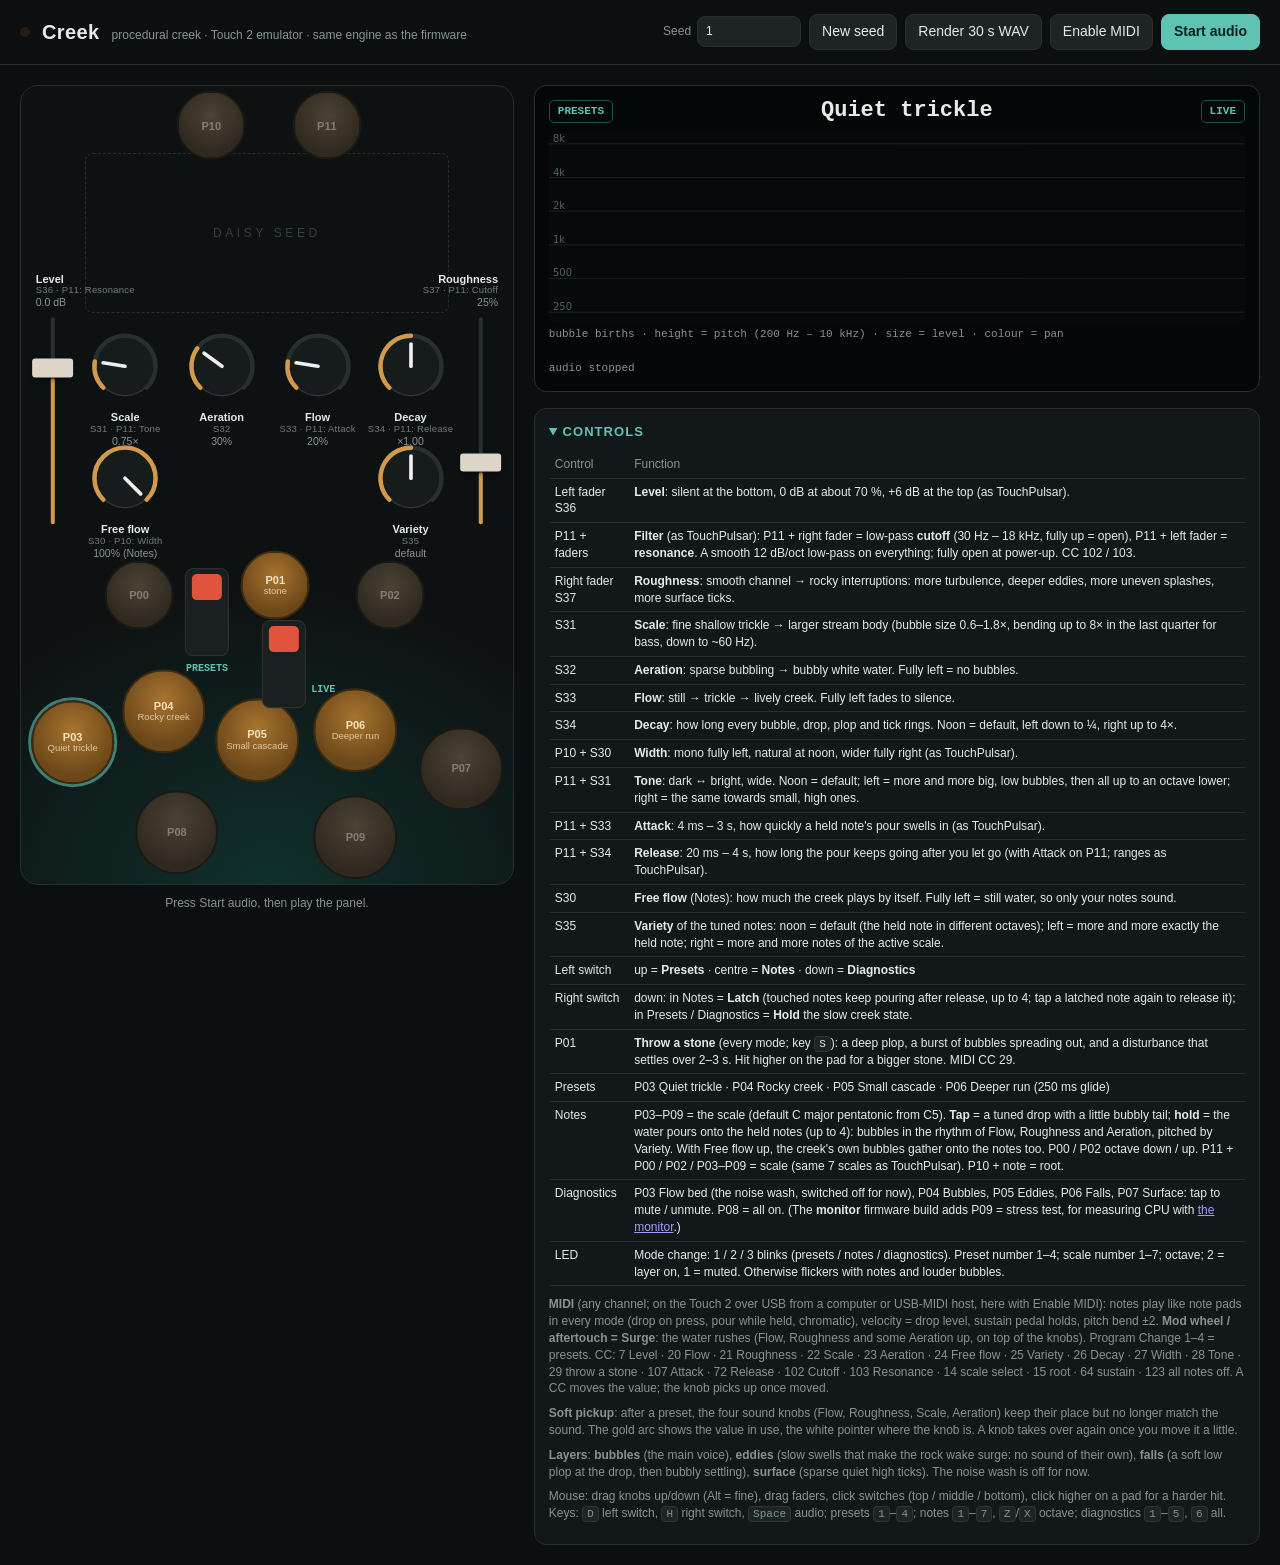
==== web/index.html @ 1586f04c "v15-stone: throw a stone on P01 (and MIDI CC 29) Deep falling plop, a burst of 10-24 larger bubbles " ====
<!doctype html>
<html lang="en">
<head>
<meta charset="utf-8">
<meta name="viewport" content="width=device-width, initial-scale=1, maximum-scale=1, user-scalable=no, viewport-fit=cover">
<meta name="apple-mobile-web-app-capable" content="yes">
<title>Creek</title>
<link rel="stylesheet" href="style.css">
</head>
<body>
<header class="top">
  <div class="brand"><span class="dot" id="led" title="the Daisy Seed LED"></span><h1>Creek</h1>
    <span class="sub">procedural creek · Touch 2 emulator · same engine as the firmware</span></div>
  <div class="actions">
    <label class="seedbox">Seed <input id="seed" type="number" value="1" min="0" max="4294967295"></label>
    <button id="reseed" title="New random seed (the hardware always uses seed 1)">New seed</button>
    <button id="render" title="Render 30 s offline with the current settings and seed">Render 30 s WAV</button>
    <button id="midiBtn" title="Play Creek from a MIDI keyboard or controller connected to this computer">Enable MIDI</button>
    <button id="power" class="primary">Start audio</button>
  </div>
</header>

<main>
  <section class="board-wrap">
    <div class="board" id="board">
      <div class="seedchip"><span>daisy seed</span></div>
    </div>
    <p class="hint" id="hint"></p>
  </section>

  <section class="side">
    <div class="oled">
      <div class="oled-row">
        <span class="tag" id="dMode">PERFORMANCE</span>
        <span class="big" id="dPreset">Quiet trickle</span>
        <span class="tag hold" id="dHold">LIVE</span>
      </div>
      <canvas id="bubbles" height="190"></canvas>
      <div class="cap"><span>bubble births · height = pitch (200 Hz – 10 kHz) · size = level · colour = pan</span><span id="dRate"></span></div>
      <div class="zones" id="zones"></div>
      <div class="stats" id="stats">audio stopped</div>
    </div>

    <details class="card" id="help" open>
      <summary>Controls</summary>
      <table>
        <tr><th>Control</th><th>Function</th></tr>
        <tr><td>Left fader S36</td><td><b>Level</b>: silent at the bottom, 0 dB at about 70 %, +6 dB at the top (as TouchPulsar).</td></tr>
        <tr><td>P11 + faders</td><td><b>Filter</b> (as TouchPulsar): P11 + right fader = low-pass <b>cutoff</b> (30 Hz – 18 kHz, fully up = open), P11 + left fader = <b>resonance</b>. A smooth 12 dB/oct low-pass on everything; fully open at power-up. CC 102 / 103.</td></tr>
        <tr><td>Right fader S37</td><td><b>Roughness</b>: smooth channel → rocky interruptions: more turbulence, deeper eddies, more uneven splashes, more surface ticks.</td></tr>
        <tr><td>S31</td><td><b>Scale</b>: fine shallow trickle → larger stream body (bubble size 0.6–1.8×, bending up to 8× in the last quarter for bass, down to ~60 Hz).</td></tr>
        <tr><td>S32</td><td><b>Aeration</b>: sparse bubbling → bubbly white water. Fully left = no bubbles.</td></tr>
        <tr><td>S33</td><td><b>Flow</b>: still → trickle → lively creek. Fully left fades to silence.</td></tr>
        <tr><td>S34</td><td><b>Decay</b>: how long every bubble, drop, plop and tick rings. Noon = default, left down to ¼, right up to 4×.</td></tr>
        <tr><td>P10 + S30</td><td><b>Width</b>: mono fully left, natural at noon, wider fully right (as TouchPulsar).</td></tr>
        <tr><td>P11 + S31</td><td><b>Tone</b>: dark ↔ bright, wide. Noon = default; left = more and more big, low bubbles, then all up to an octave lower; right = the same towards small, high ones.</td></tr>
        <tr><td>P11 + S33</td><td><b>Attack</b>: 4 ms – 3 s, how quickly a held note's pour swells in (as TouchPulsar).</td></tr>
        <tr><td>P11 + S34</td><td><b>Release</b>: 20 ms – 4 s, how long the pour keeps going after you let go (with Attack on P11; ranges as TouchPulsar).</td></tr>
        <tr><td>S30</td><td><b>Free flow</b> (Notes): how much the creek plays by itself. Fully left = still water, so only your notes sound.</td></tr>
        <tr><td>S35</td><td><b>Variety</b> of the tuned notes: noon = default (the held note in different octaves); left = more and more exactly the held note; right = more and more notes of the active scale.</td></tr>
        <tr><td>Left switch</td><td>up = <b>Presets</b> · centre = <b>Notes</b> · down = <b>Diagnostics</b></td></tr>
        <tr><td>Right switch</td><td>down: in Notes = <b>Latch</b> (touched notes keep pouring after release, up to 4; tap a latched note again to release it); in Presets / Diagnostics = <b>Hold</b> the slow creek state.</td></tr>
        <tr><td>P01</td><td><b>Throw a stone</b> (every mode; key <kbd>S</kbd>): a deep plop, a burst of bubbles spreading out, and a disturbance that settles over 2–3 s. Hit higher on the pad for a bigger stone. MIDI CC 29.</td></tr>
        <tr><td>Presets</td><td>P03 Quiet trickle · P04 Rocky creek · P05 Small cascade · P06 Deeper run (250 ms glide)</td></tr>
        <tr><td>Notes</td><td>P03–P09 = the scale (default C major pentatonic from C5). <b>Tap</b> = a tuned drop with a little bubbly tail; <b>hold</b> = the water pours onto the held notes (up to 4): bubbles in the rhythm of Flow, Roughness and Aeration, pitched by Variety. With Free flow up, the creek's own bubbles gather onto the notes too. P00 / P02 octave down / up. P11 + P00 / P02 / P03–P09 = scale (same 7 scales as TouchPulsar). P10 + note = root.</td></tr>
        <tr><td>Diagnostics</td><td>P03 Flow bed (the noise wash, switched off for now), P04 Bubbles, P05 Eddies, P06 Falls, P07 Surface: tap to mute / unmute. P08 = all on. (The <b>monitor</b> firmware build adds P09 = stress test, for measuring CPU with <a href="monitor.html">the monitor</a>.)</td></tr>
        <tr><td>LED</td><td>Mode change: 1 / 2 / 3 blinks (presets / notes / diagnostics). Preset number 1–4; scale number 1–7; octave; 2 = layer on, 1 = muted. Otherwise flickers with notes and louder bubbles.</td></tr>
      </table>
      <p class="muted"><b>MIDI</b> (any channel; on the Touch 2 over USB from a computer or USB-MIDI host, here with Enable MIDI): notes play like note pads in every mode (drop on press, pour while held, chromatic), velocity = drop level, sustain pedal holds, pitch bend ±2. <b>Mod wheel / aftertouch = Surge</b>: the water rushes (Flow, Roughness and some Aeration up, on top of the knobs). Program Change 1–4 = presets.
        CC: 7 Level · 20 Flow · 21 Roughness · 22 Scale · 23 Aeration · 24 Free flow · 25 Variety · 26 Decay · 27 Width · 28 Tone · 29 throw a stone · 107 Attack · 72 Release · 102 Cutoff · 103 Resonance · 14 scale select · 15 root · 64 sustain · 123 all notes off. A CC moves the value; the knob picks up once moved.</p>
      <p class="muted"><b>Soft pickup</b>: after a preset, the four sound knobs (Flow, Roughness, Scale, Aeration) keep their place but no longer match the sound. The gold arc shows the value in use, the white pointer where the knob is. A knob takes over again once you move it a little.</p>
      <p class="muted"><b>Layers</b>: <b>bubbles</b> (the main voice), <b>eddies</b> (slow swells that make the rock wake surge: no sound of their own), <b>falls</b> (a soft low plop at the drop, then bubbly settling), <b>surface</b> (sparse quiet high ticks). The noise wash is off for now.</p>
      <p class="muted">Mouse: drag knobs up/down (Alt = fine), drag faders, click switches (top / middle / bottom), click higher on a pad for a harder hit. Keys: <kbd>D</kbd> left switch, <kbd>H</kbd> right switch, <kbd>Space</kbd> audio; presets <kbd>1</kbd>–<kbd>4</kbd>; notes <kbd>1</kbd>–<kbd>7</kbd>, <kbd>Z</kbd>/<kbd>X</kbd> octave; diagnostics <kbd>1</kbd>–<kbd>5</kbd>, <kbd>6</kbd> all.</p>
    </details>
  </section>
</main>

<script src="engine/creek-config.js"></script>
<script src="engine/creek-engine.js"></script>
<script src="engine/creek-controls.js"></script>
<script src="app.js"></script>
</body>
</html>
---- web/style.css ----
:root {
  --bg: #0b0f10; --panel: #121819; --pcb: #0e1112; --line: #263033; --text: #e4ece9; --muted: #869490;
  --gold: #d29a4a; --water: #5fc3b4; --red: #e0533d; --oled: #040607; --radius: 12px;
  color-scheme: dark;
}
* { box-sizing: border-box; }
html, body { margin: 0; background: var(--bg); color: var(--text);
  font: 14px/1.4 -apple-system, BlinkMacSystemFont, "Inter", "Segoe UI", sans-serif; -webkit-tap-highlight-color: transparent; }
button, .btn { font: inherit; color: var(--text); background: #1d2426; border: 1px solid var(--line); border-radius: 8px; padding: 7px 12px; cursor: pointer; }
button:hover { border-color: #46575b; }
button.primary { background: var(--water); color: #04201c; border-color: var(--water); font-weight: 600; }
.seedbox { color: var(--muted); font-size: 12px; display: inline-flex; align-items: center; gap: 6px; }
.seedbox input { width: 104px; font: inherit; color: var(--text); background: #1d2426; border: 1px solid var(--line); border-radius: 8px; padding: 6px 8px; }

.top { display: flex; align-items: center; justify-content: space-between; gap: 12px; flex-wrap: wrap; padding: 14px 20px; border-bottom: 1px solid var(--line); }
.brand { display: flex; align-items: baseline; gap: 12px; flex-wrap: wrap; }
.brand h1 { font-size: 20px; margin: 0; letter-spacing: .02em; }
.brand .sub { color: var(--muted); font-size: 12px; }
.dot { width: 10px; height: 10px; border-radius: 50%; background: #2a1d10; align-self: center; transition: background .03s; }
.dot.on { background: #ffcf7a; box-shadow: 0 0 10px #ffcf7a; }
.actions { display: flex; gap: 8px; flex-wrap: wrap; align-items: center; }

main { display: grid; grid-template-columns: auto minmax(300px, 1fr); gap: 20px; padding: 20px; max-width: 1280px; margin: 0 auto; align-items: start; }
.board-wrap { width: min(520px, calc((100vh - 100px) * 600 / 972), 46vw); position: sticky; top: 12px; }
@supports (height: 100dvh) { .board-wrap { width: min(520px, calc((100dvh - 100px) * 600 / 972), 46vw); } }
@media (max-width: 720px) { main { grid-template-columns: 1fr; padding: 16px; } .board-wrap { width: 100%; position: static; } }

/* ---------------- board ---------------- */
.board { position: relative; width: 100%; aspect-ratio: 600 / 972; overflow: hidden; touch-action: none; user-select: none; -webkit-user-select: none;
  background: radial-gradient(120% 60% at 50% 100%, #10302c 0%, transparent 62%), var(--pcb); border: 1px solid var(--line); border-radius: 18px; }
.seedchip { position: absolute; left: 13%; top: 8.5%; width: 74%; height: 20%; border: 1px dashed #263033; border-radius: 8px;
  display: flex; align-items: center; justify-content: center; color: #34403f; font-size: 12px; letter-spacing: .3em; text-transform: uppercase; }

.pad { position: absolute; transform: translate(-50%, -50%); width: 17%; aspect-ratio: 1; border-radius: 50%;
  background: radial-gradient(circle at 50% 35%, #a8742f, #6b4719 70%); border: 2px solid #3d2a10;
  display: flex; align-items: center; justify-content: center; color: #f6e3c0; font-weight: 600; font-size: 11px; cursor: pointer; touch-action: none; }
.pad.small { width: 14%; }
.pad .lbl { text-align: center; line-height: 1.1; pointer-events: none; padding: 0 4px; }
.pad .lbl small { display: block; font-weight: 500; opacity: .8; font-size: 9.5px; }
.pad.idle { filter: saturate(.35) brightness(.55); cursor: default; }
.pad.sel { box-shadow: 0 0 0 3px rgba(95,195,180,.6); }
.pad.muted { filter: saturate(.2) brightness(.45); }
.pad.layer-on { box-shadow: 0 0 0 3px rgba(95,195,180,.6); }
.pad.down { border-color: #ffd58a; }

.knob { position: absolute; transform: translate(-50%, -50%); width: 15%; aspect-ratio: 1; touch-action: none; cursor: ns-resize; }
.knob.idle { opacity: .45; cursor: default; }
.knob svg { width: 100%; height: 100%; overflow: visible; }
.knob .name, .fader .name { position: absolute; left: 50%; top: 104%; transform: translateX(-50%); white-space: nowrap;
  font-size: 11px; color: var(--muted); text-align: center; line-height: 1.15; pointer-events: none; }
.knob .name b, .fader .name b { color: var(--text); font-weight: 600; display: block; }
.knob.waiting .name b, .fader.waiting .name b { color: var(--gold); }
.name .kid { display: block; font-style: normal; font-size: 9.5px; color: #6c7c79; letter-spacing: .02em; }
.name .kv { display: block; font-size: 10.5px; }
.knob.altl .name b, .fader.altl .name b { color: var(--water); }
.fader { position: absolute; transform: translate(-50%, -50%); width: 7%; height: 26%; touch-action: none; cursor: ns-resize; }
.fader .track { position: absolute; left: 50%; top: 0; bottom: 0; width: 4px; transform: translateX(-50%); background: #263033; border-radius: 2px; }
.fader .fill { position: absolute; left: 50%; bottom: 0; width: 4px; transform: translateX(-50%); background: var(--gold); border-radius: 2px; }
.fader .cap { position: absolute; left: 50%; width: 120%; height: 9%; transform: translate(-50%, 50%); background: #ddd6c8; border-radius: 3px; box-shadow: 0 2px 4px #0008; }

.sw { position: absolute; transform: translate(-50%, -50%); width: 9%; height: 11%; background: #1a1f20; border: 1px solid #333; border-radius: 8px; cursor: pointer; touch-action: none; }
.sw .lever { position: absolute; left: 15%; width: 70%; height: 30%; background: var(--red); border-radius: 5px; transition: top .08s; }
.swlabel { position: absolute; font: 600 10px ui-monospace, Menlo, monospace; color: var(--water); pointer-events: none; white-space: nowrap; }

.hint { color: var(--muted); font-size: 12px; text-align: center; margin: 10px 0 0; min-height: 18px; }

/* ---------------- side ---------------- */
.side { display: flex; flex-direction: column; gap: 16px; min-width: 0; }
.oled { background: var(--oled); border: 1px solid var(--line); border-radius: var(--radius); padding: 14px; }
.oled-row { display: flex; align-items: center; gap: 12px; flex-wrap: wrap; margin-bottom: 10px; }
.big { font: 600 22px/1 ui-monospace, "SF Mono", Menlo, monospace; flex: 1; text-align: center; }
.tag { font: 600 11px/1 ui-monospace, Menlo, monospace; padding: 5px 8px; border-radius: 5px; border: 1px solid #21504a; color: var(--water); }
.tag.hold.on { color: var(--gold); border-color: #6b4f2a; }
.tag.diag { color: var(--gold); border-color: #6b4f2a; }
canvas { display: block; width: 100%; background: #070a0b; border-radius: 8px; }
.cap { display: flex; justify-content: space-between; gap: 10px; font-size: 11px; color: var(--muted); margin: 4px 0 10px; font-family: ui-monospace, Menlo, monospace; }
.zones { display: grid; grid-template-columns: repeat(3, 1fr); gap: 12px; margin-bottom: 8px; }
.zone h4 { margin: 0 0 4px; font-size: 11px; color: var(--muted); font-weight: 600; }
.bar { height: 6px; background: #121819; border-radius: 3px; margin: 3px 0; overflow: hidden; }
.bar i { display: block; height: 100%; background: var(--water); }
.bar.t i { background: var(--gold); }
.bar.b i { background: #8fb6ff; }
.stats { font: 11px/1.5 ui-monospace, Menlo, monospace; color: var(--muted); }
.card { background: var(--panel); border: 1px solid var(--line); border-radius: var(--radius); padding: 14px; }
.card summary { cursor: pointer; font-weight: 600; color: var(--water); text-transform: uppercase; font-size: 13px; letter-spacing: .08em; }
.card table { width: 100%; border-collapse: collapse; font-size: 12px; margin: 10px 0; }
.card td, .card th { text-align: left; padding: 5px 6px; border-bottom: 1px solid var(--line); vertical-align: top; }
.card th { color: var(--muted); font-weight: 500; }
.muted { color: var(--muted); font-size: 12px; margin: 0 0 8px; }
kbd { font: 11px ui-monospace, Menlo, monospace; background: #1d2426; border: 1px solid #333; border-radius: 4px; padding: 1px 4px; }
@media (max-width: 520px) { .zones { grid-template-columns: 1fr; } }
button.on { border-color: var(--water); color: var(--water); }
/* fader labels sit against the board edges: align them inward */
.fader.edge-l .name { left: 0; transform: none; text-align: left; }
.fader.edge-r .name { left: auto; right: 0; transform: none; text-align: right; }
.fader .name { top: auto; bottom: 104%; }   /* labels above the faders, clear of the knob labels */
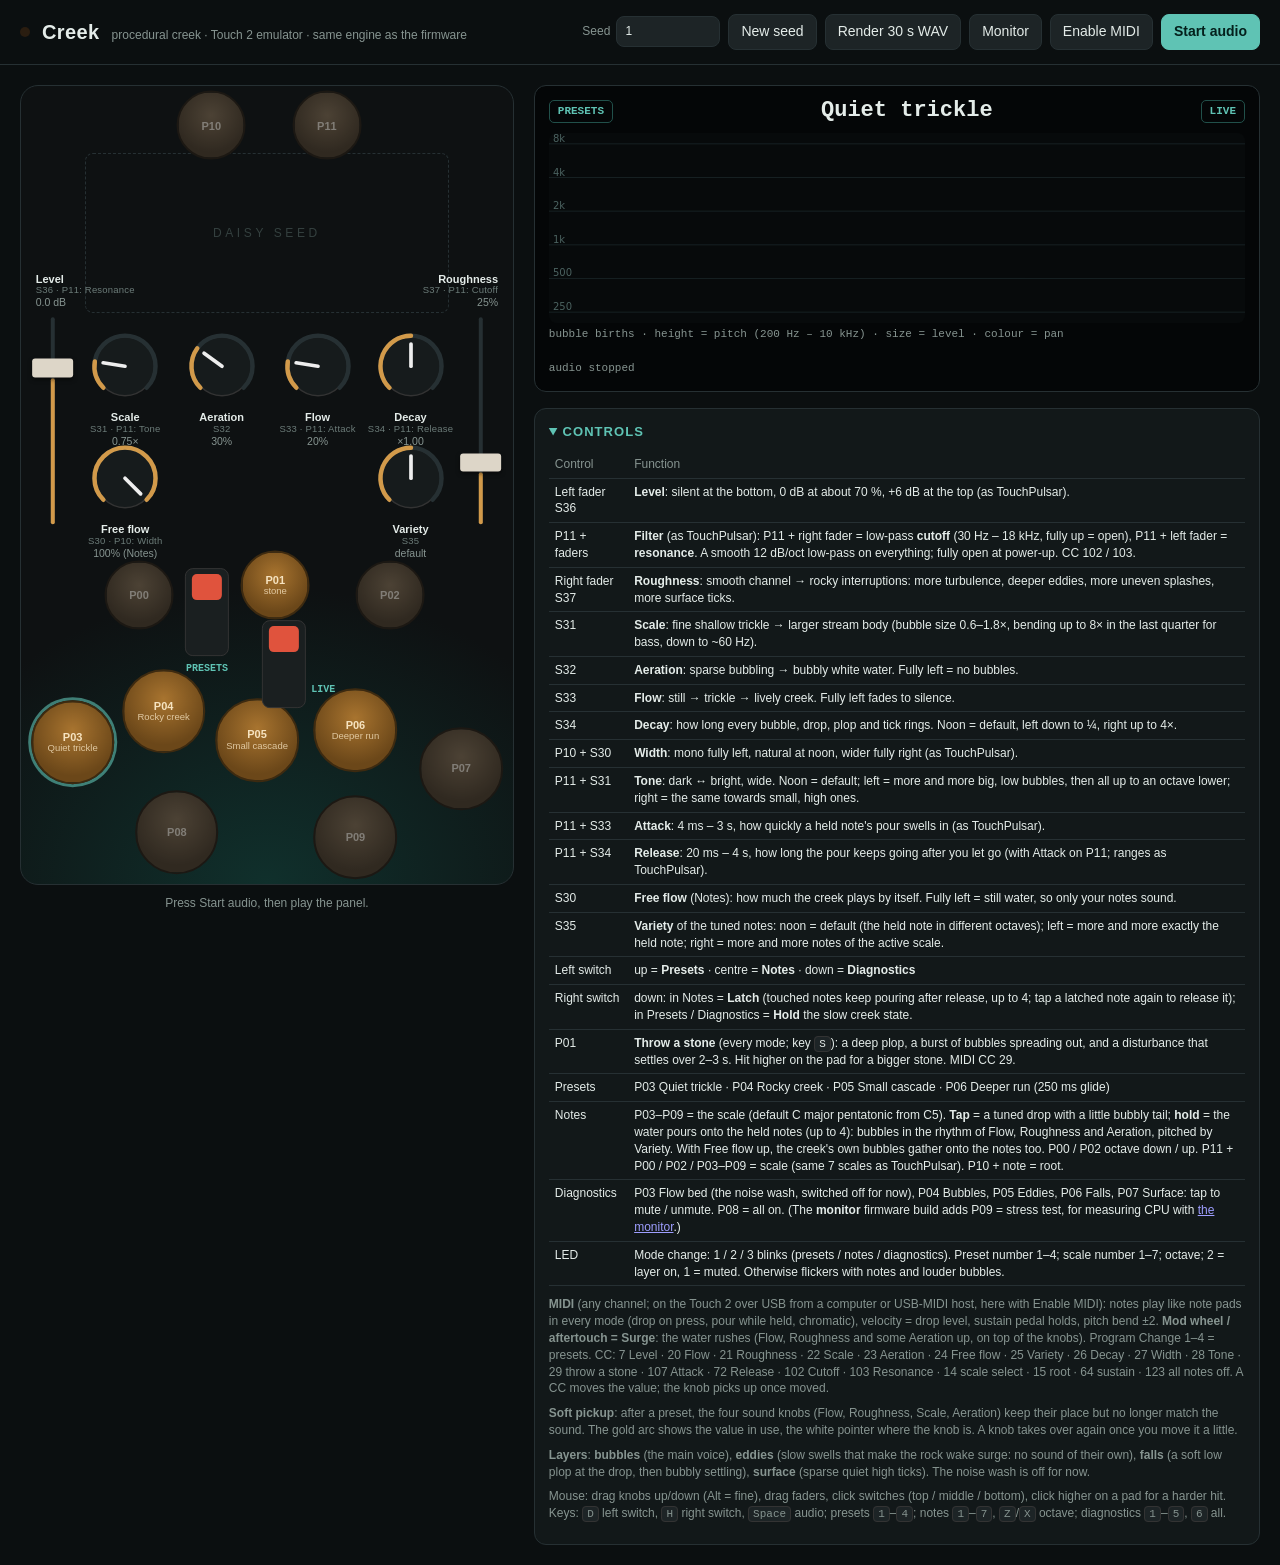
==== commit c979a38e: "Monitor for debugging: layers, last pressed; emulator Monitor button - Monitor firmware reports voic" ====
--- a/web/index.html
+++ b/web/index.html
@@ -15,6 +15,7 @@
     <label class="seedbox">Seed <input id="seed" type="number" value="1" min="0" max="4294967295"></label>
     <button id="reseed" title="New random seed (the hardware always uses seed 1)">New seed</button>
     <button id="render" title="Render 30 s offline with the current settings and seed">Render 30 s WAV</button>
+    <button id="monitorBtn" title="Open the monitor in a new tab: which layers are sounding, what was pressed">Monitor</button>
     <button id="midiBtn" title="Play Creek from a MIDI keyboard or controller connected to this computer">Enable MIDI</button>
     <button id="power" class="primary">Start audio</button>
   </div>
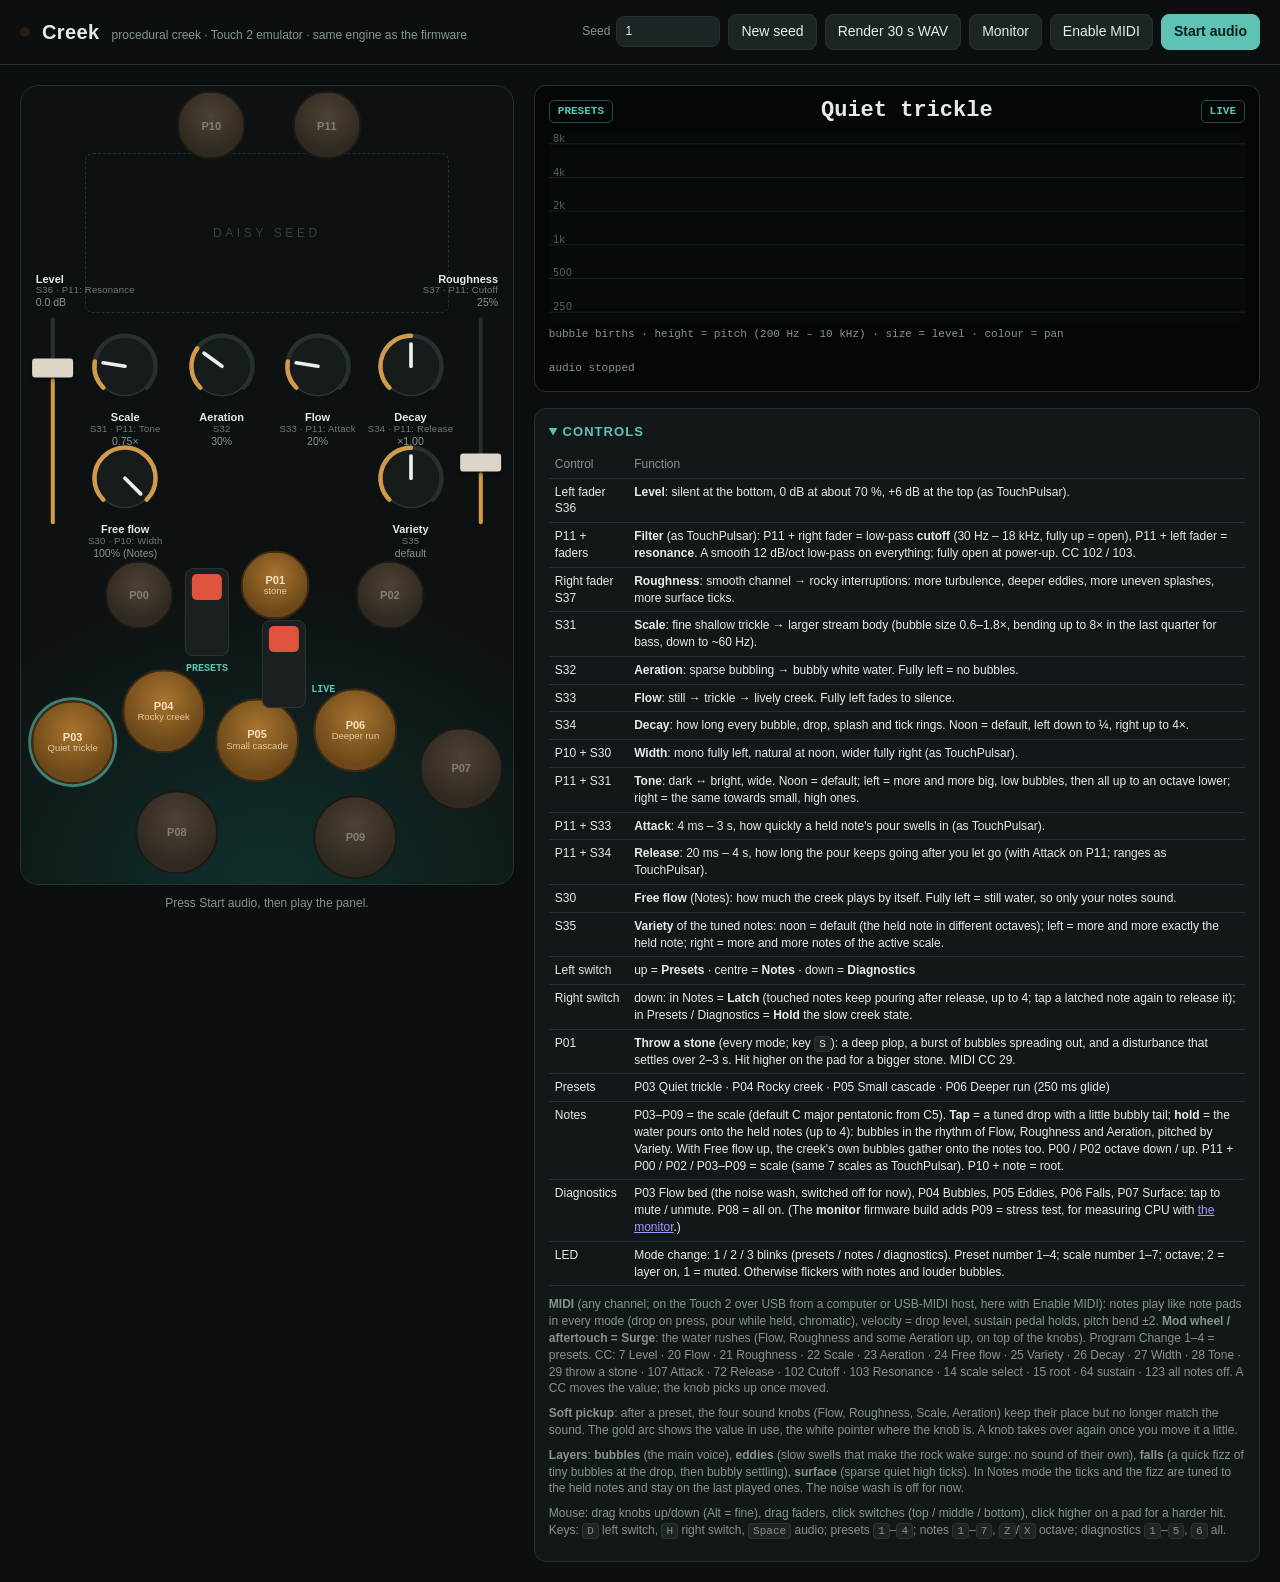
==== commit 9ca77d23: "v16-falls-fizz: falls start with a fizz instead of a plop; Notes mode tunes surface ticks and fizz t" ====
--- a/web/index.html
+++ b/web/index.html
@@ -52,7 +52,7 @@
         <tr><td>S31</td><td><b>Scale</b>: fine shallow trickle → larger stream body (bubble size 0.6–1.8×, bending up to 8× in the last quarter for bass, down to ~60 Hz).</td></tr>
         <tr><td>S32</td><td><b>Aeration</b>: sparse bubbling → bubbly white water. Fully left = no bubbles.</td></tr>
         <tr><td>S33</td><td><b>Flow</b>: still → trickle → lively creek. Fully left fades to silence.</td></tr>
-        <tr><td>S34</td><td><b>Decay</b>: how long every bubble, drop, plop and tick rings. Noon = default, left down to ¼, right up to 4×.</td></tr>
+        <tr><td>S34</td><td><b>Decay</b>: how long every bubble, drop, splash and tick rings. Noon = default, left down to ¼, right up to 4×.</td></tr>
         <tr><td>P10 + S30</td><td><b>Width</b>: mono fully left, natural at noon, wider fully right (as TouchPulsar).</td></tr>
         <tr><td>P11 + S31</td><td><b>Tone</b>: dark ↔ bright, wide. Noon = default; left = more and more big, low bubbles, then all up to an octave lower; right = the same towards small, high ones.</td></tr>
         <tr><td>P11 + S33</td><td><b>Attack</b>: 4 ms – 3 s, how quickly a held note's pour swells in (as TouchPulsar).</td></tr>
@@ -70,7 +70,7 @@
       <p class="muted"><b>MIDI</b> (any channel; on the Touch 2 over USB from a computer or USB-MIDI host, here with Enable MIDI): notes play like note pads in every mode (drop on press, pour while held, chromatic), velocity = drop level, sustain pedal holds, pitch bend ±2. <b>Mod wheel / aftertouch = Surge</b>: the water rushes (Flow, Roughness and some Aeration up, on top of the knobs). Program Change 1–4 = presets.
         CC: 7 Level · 20 Flow · 21 Roughness · 22 Scale · 23 Aeration · 24 Free flow · 25 Variety · 26 Decay · 27 Width · 28 Tone · 29 throw a stone · 107 Attack · 72 Release · 102 Cutoff · 103 Resonance · 14 scale select · 15 root · 64 sustain · 123 all notes off. A CC moves the value; the knob picks up once moved.</p>
       <p class="muted"><b>Soft pickup</b>: after a preset, the four sound knobs (Flow, Roughness, Scale, Aeration) keep their place but no longer match the sound. The gold arc shows the value in use, the white pointer where the knob is. A knob takes over again once you move it a little.</p>
-      <p class="muted"><b>Layers</b>: <b>bubbles</b> (the main voice), <b>eddies</b> (slow swells that make the rock wake surge: no sound of their own), <b>falls</b> (a soft low plop at the drop, then bubbly settling), <b>surface</b> (sparse quiet high ticks). The noise wash is off for now.</p>
+      <p class="muted"><b>Layers</b>: <b>bubbles</b> (the main voice), <b>eddies</b> (slow swells that make the rock wake surge: no sound of their own), <b>falls</b> (a quick fizz of tiny bubbles at the drop, then bubbly settling), <b>surface</b> (sparse quiet high ticks). In Notes mode the ticks and the fizz are tuned to the held notes and stay on the last played ones. The noise wash is off for now.</p>
       <p class="muted">Mouse: drag knobs up/down (Alt = fine), drag faders, click switches (top / middle / bottom), click higher on a pad for a harder hit. Keys: <kbd>D</kbd> left switch, <kbd>H</kbd> right switch, <kbd>Space</kbd> audio; presets <kbd>1</kbd>–<kbd>4</kbd>; notes <kbd>1</kbd>–<kbd>7</kbd>, <kbd>Z</kbd>/<kbd>X</kbd> octave; diagnostics <kbd>1</kbd>–<kbd>5</kbd>, <kbd>6</kbd> all.</p>
     </details>
   </section>
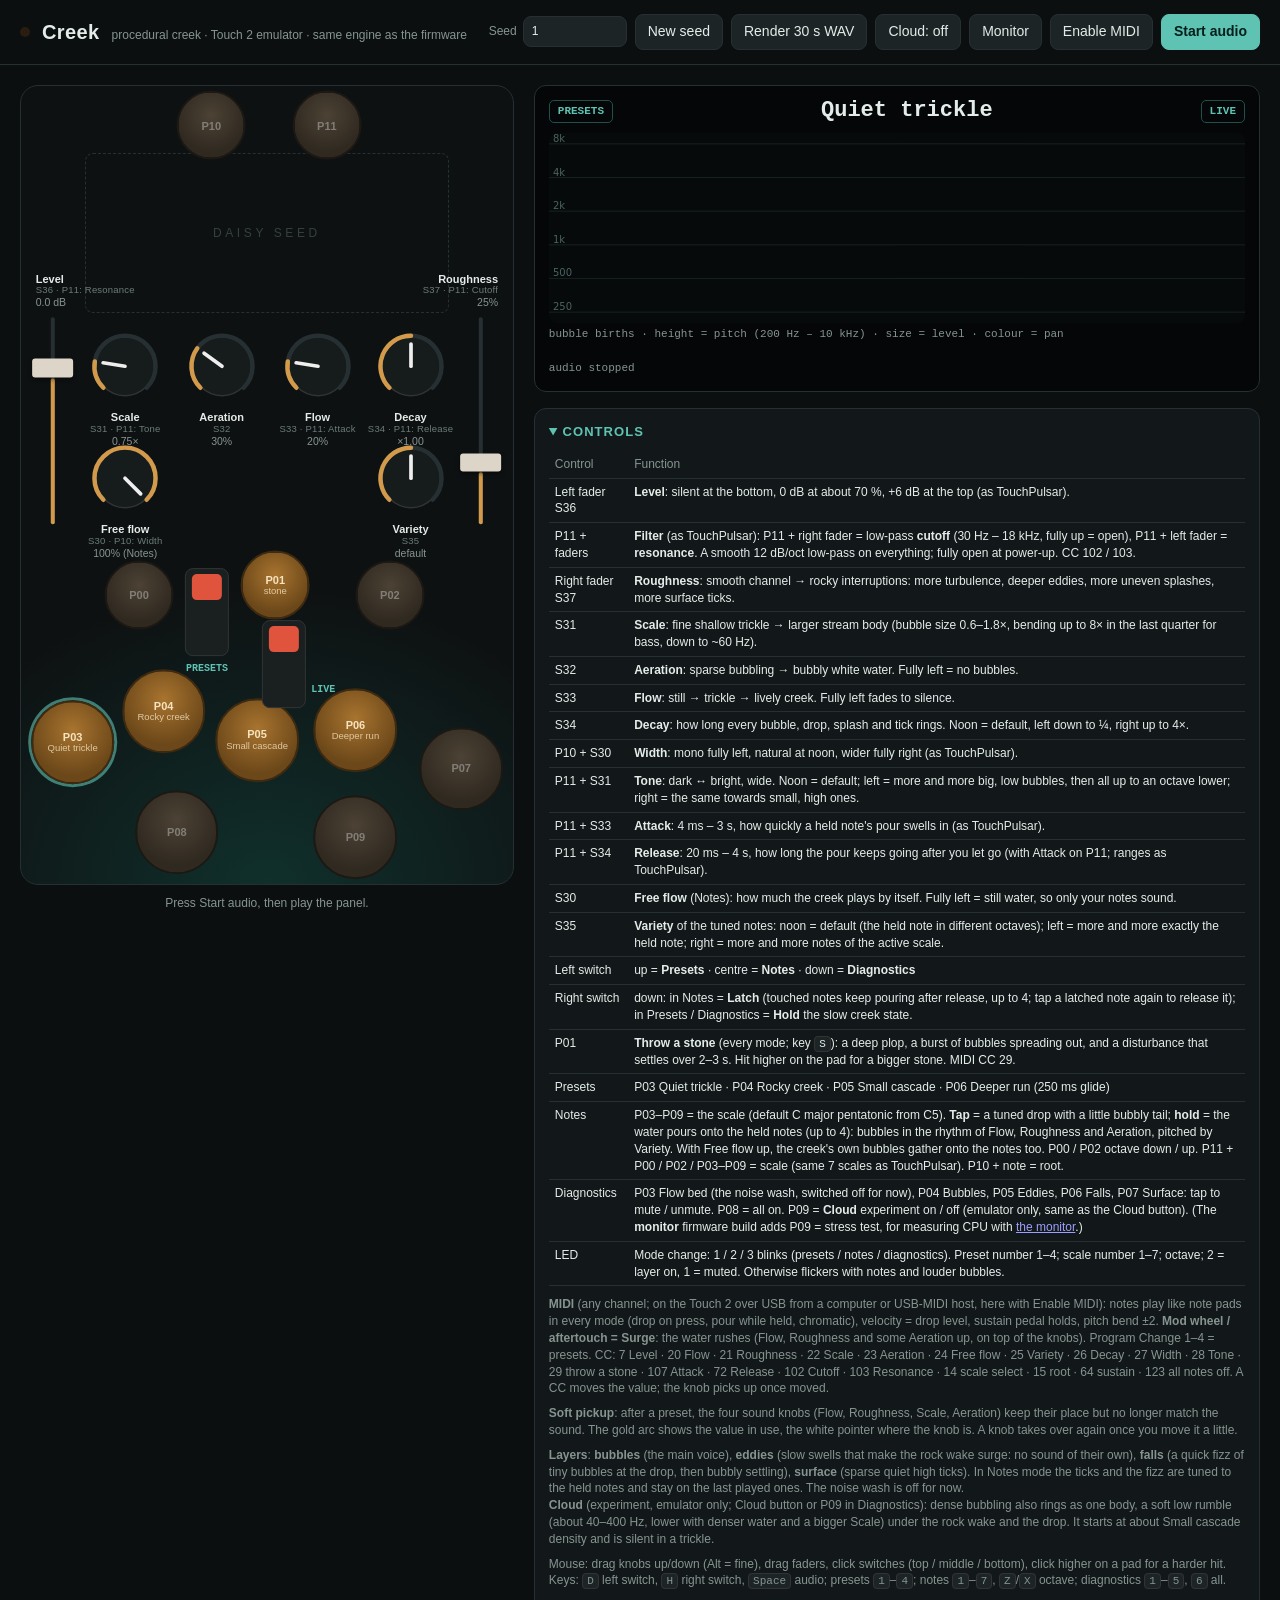
==== commit 6f8b2900: "Cloud experiment (emulator only): low damped collective modes in dense bubbling - CrCloud: one heavi" ====
--- a/web/index.html
+++ b/web/index.html
@@ -15,6 +15,7 @@
     <label class="seedbox">Seed <input id="seed" type="number" value="1" min="0" max="4294967295"></label>
     <button id="reseed" title="New random seed (the hardware always uses seed 1)">New seed</button>
     <button id="render" title="Render 30 s offline with the current settings and seed">Render 30 s WAV</button>
+    <button id="cloudBtn" title="Experiment (emulator only): the bubble cloud, a low rumble that grows in dense bubbling. Also P09 in Diagnostics.">Cloud: off</button>
     <button id="monitorBtn" title="Open the monitor in a new tab: which layers are sounding, what was pressed">Monitor</button>
     <button id="midiBtn" title="Play Creek from a MIDI keyboard or controller connected to this computer">Enable MIDI</button>
     <button id="power" class="primary">Start audio</button>
@@ -64,13 +65,13 @@
         <tr><td>P01</td><td><b>Throw a stone</b> (every mode; key <kbd>S</kbd>): a deep plop, a burst of bubbles spreading out, and a disturbance that settles over 2–3 s. Hit higher on the pad for a bigger stone. MIDI CC 29.</td></tr>
         <tr><td>Presets</td><td>P03 Quiet trickle · P04 Rocky creek · P05 Small cascade · P06 Deeper run (250 ms glide)</td></tr>
         <tr><td>Notes</td><td>P03–P09 = the scale (default C major pentatonic from C5). <b>Tap</b> = a tuned drop with a little bubbly tail; <b>hold</b> = the water pours onto the held notes (up to 4): bubbles in the rhythm of Flow, Roughness and Aeration, pitched by Variety. With Free flow up, the creek's own bubbles gather onto the notes too. P00 / P02 octave down / up. P11 + P00 / P02 / P03–P09 = scale (same 7 scales as TouchPulsar). P10 + note = root.</td></tr>
-        <tr><td>Diagnostics</td><td>P03 Flow bed (the noise wash, switched off for now), P04 Bubbles, P05 Eddies, P06 Falls, P07 Surface: tap to mute / unmute. P08 = all on. (The <b>monitor</b> firmware build adds P09 = stress test, for measuring CPU with <a href="monitor.html">the monitor</a>.)</td></tr>
+        <tr><td>Diagnostics</td><td>P03 Flow bed (the noise wash, switched off for now), P04 Bubbles, P05 Eddies, P06 Falls, P07 Surface: tap to mute / unmute. P08 = all on. P09 = <b>Cloud</b> experiment on / off (emulator only, same as the Cloud button). (The <b>monitor</b> firmware build adds P09 = stress test, for measuring CPU with <a href="monitor.html">the monitor</a>.)</td></tr>
         <tr><td>LED</td><td>Mode change: 1 / 2 / 3 blinks (presets / notes / diagnostics). Preset number 1–4; scale number 1–7; octave; 2 = layer on, 1 = muted. Otherwise flickers with notes and louder bubbles.</td></tr>
       </table>
       <p class="muted"><b>MIDI</b> (any channel; on the Touch 2 over USB from a computer or USB-MIDI host, here with Enable MIDI): notes play like note pads in every mode (drop on press, pour while held, chromatic), velocity = drop level, sustain pedal holds, pitch bend ±2. <b>Mod wheel / aftertouch = Surge</b>: the water rushes (Flow, Roughness and some Aeration up, on top of the knobs). Program Change 1–4 = presets.
         CC: 7 Level · 20 Flow · 21 Roughness · 22 Scale · 23 Aeration · 24 Free flow · 25 Variety · 26 Decay · 27 Width · 28 Tone · 29 throw a stone · 107 Attack · 72 Release · 102 Cutoff · 103 Resonance · 14 scale select · 15 root · 64 sustain · 123 all notes off. A CC moves the value; the knob picks up once moved.</p>
       <p class="muted"><b>Soft pickup</b>: after a preset, the four sound knobs (Flow, Roughness, Scale, Aeration) keep their place but no longer match the sound. The gold arc shows the value in use, the white pointer where the knob is. A knob takes over again once you move it a little.</p>
-      <p class="muted"><b>Layers</b>: <b>bubbles</b> (the main voice), <b>eddies</b> (slow swells that make the rock wake surge: no sound of their own), <b>falls</b> (a quick fizz of tiny bubbles at the drop, then bubbly settling), <b>surface</b> (sparse quiet high ticks). In Notes mode the ticks and the fizz are tuned to the held notes and stay on the last played ones. The noise wash is off for now.</p>
+      <p class="muted"><b>Layers</b>: <b>bubbles</b> (the main voice), <b>eddies</b> (slow swells that make the rock wake surge: no sound of their own), <b>falls</b> (a quick fizz of tiny bubbles at the drop, then bubbly settling), <b>surface</b> (sparse quiet high ticks). In Notes mode the ticks and the fizz are tuned to the held notes and stay on the last played ones. The noise wash is off for now.<br><b>Cloud</b> (experiment, emulator only; Cloud button or P09 in Diagnostics): dense bubbling also rings as one body, a soft low rumble (about 40–400 Hz, lower with denser water and a bigger Scale) under the rock wake and the drop. It starts at about Small cascade density and is silent in a trickle.</p>
       <p class="muted">Mouse: drag knobs up/down (Alt = fine), drag faders, click switches (top / middle / bottom), click higher on a pad for a harder hit. Keys: <kbd>D</kbd> left switch, <kbd>H</kbd> right switch, <kbd>Space</kbd> audio; presets <kbd>1</kbd>–<kbd>4</kbd>; notes <kbd>1</kbd>–<kbd>7</kbd>, <kbd>Z</kbd>/<kbd>X</kbd> octave; diagnostics <kbd>1</kbd>–<kbd>5</kbd>, <kbd>6</kbd> all.</p>
     </details>
   </section>
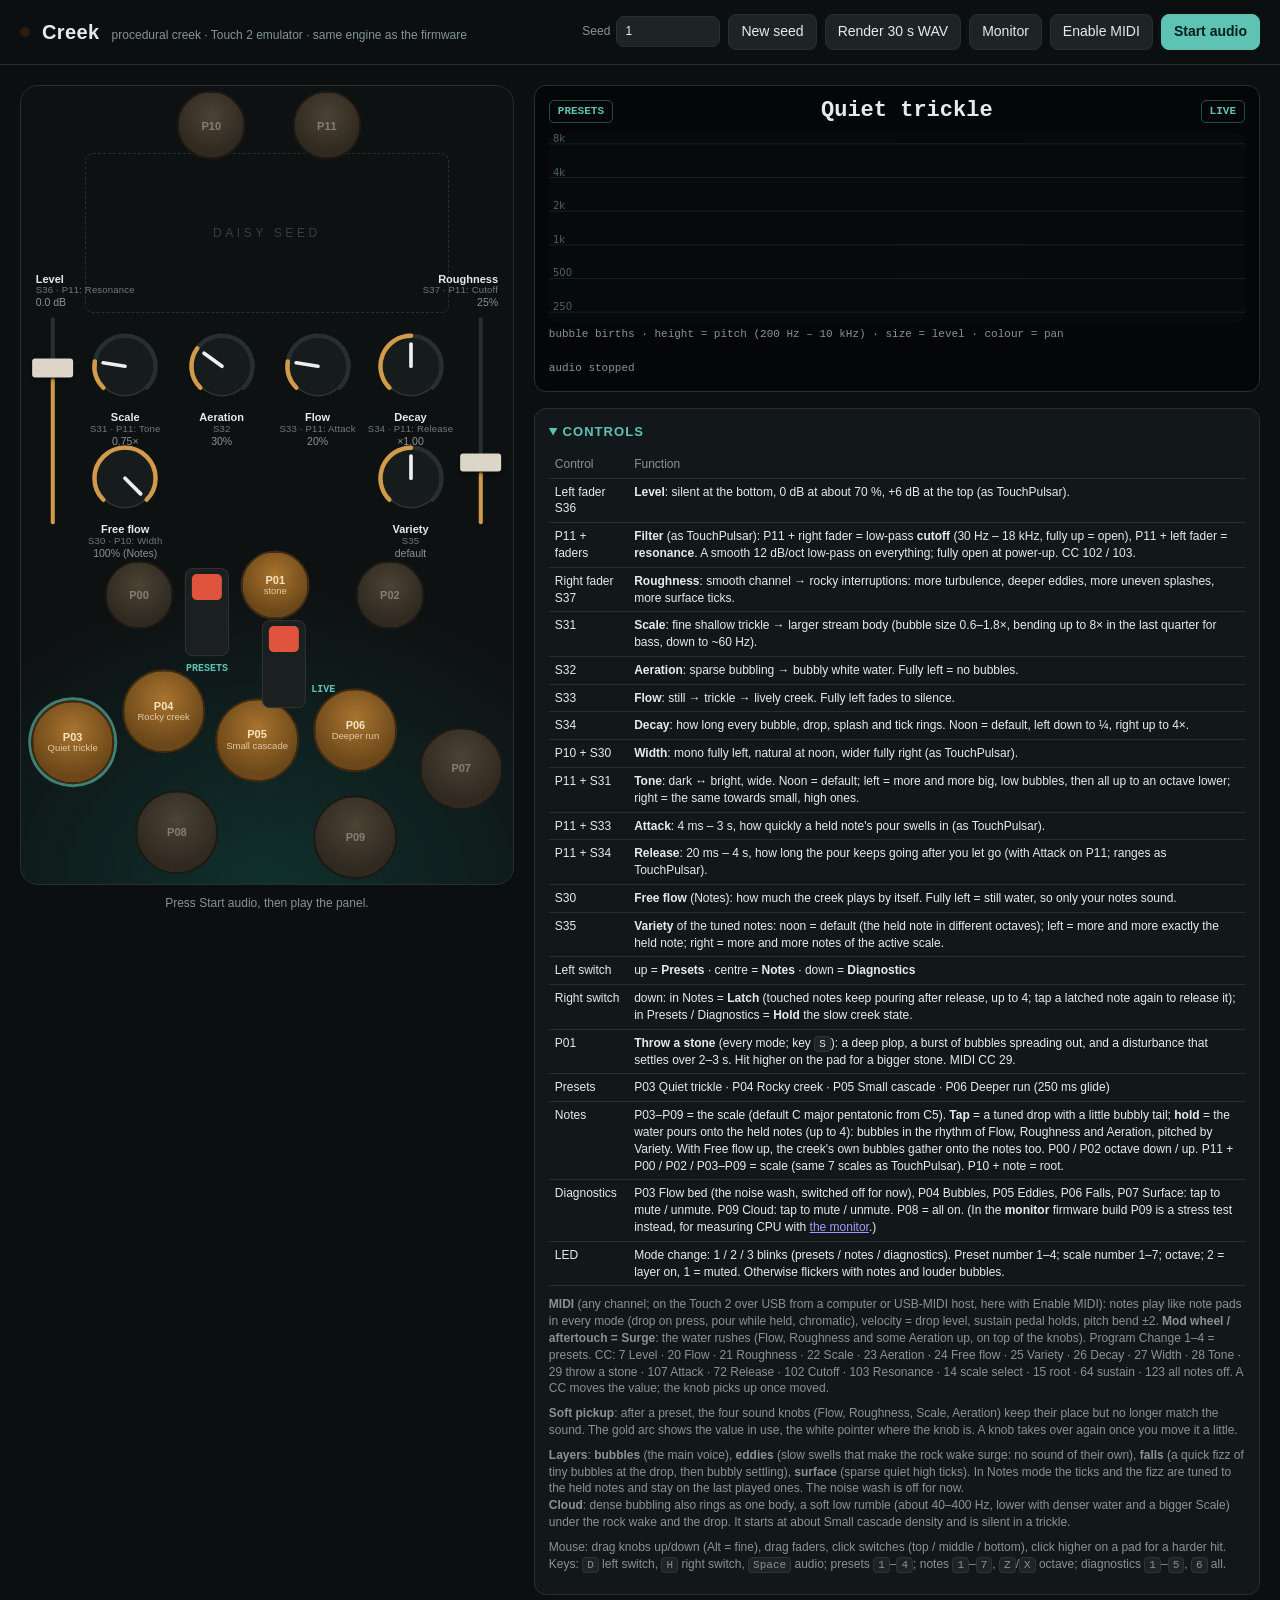
==== commit 4dc75ce5: "v17-cloud: bubble cloud in the firmware, on by default - Cloud (C++ + JS): one low damped mode for t" ====
--- a/web/index.html
+++ b/web/index.html
@@ -15,7 +15,6 @@
     <label class="seedbox">Seed <input id="seed" type="number" value="1" min="0" max="4294967295"></label>
     <button id="reseed" title="New random seed (the hardware always uses seed 1)">New seed</button>
     <button id="render" title="Render 30 s offline with the current settings and seed">Render 30 s WAV</button>
-    <button id="cloudBtn" title="Experiment (emulator only): the bubble cloud, a low rumble that grows in dense bubbling. Also P09 in Diagnostics.">Cloud: off</button>
     <button id="monitorBtn" title="Open the monitor in a new tab: which layers are sounding, what was pressed">Monitor</button>
     <button id="midiBtn" title="Play Creek from a MIDI keyboard or controller connected to this computer">Enable MIDI</button>
     <button id="power" class="primary">Start audio</button>
@@ -65,13 +64,13 @@
         <tr><td>P01</td><td><b>Throw a stone</b> (every mode; key <kbd>S</kbd>): a deep plop, a burst of bubbles spreading out, and a disturbance that settles over 2–3 s. Hit higher on the pad for a bigger stone. MIDI CC 29.</td></tr>
         <tr><td>Presets</td><td>P03 Quiet trickle · P04 Rocky creek · P05 Small cascade · P06 Deeper run (250 ms glide)</td></tr>
         <tr><td>Notes</td><td>P03–P09 = the scale (default C major pentatonic from C5). <b>Tap</b> = a tuned drop with a little bubbly tail; <b>hold</b> = the water pours onto the held notes (up to 4): bubbles in the rhythm of Flow, Roughness and Aeration, pitched by Variety. With Free flow up, the creek's own bubbles gather onto the notes too. P00 / P02 octave down / up. P11 + P00 / P02 / P03–P09 = scale (same 7 scales as TouchPulsar). P10 + note = root.</td></tr>
-        <tr><td>Diagnostics</td><td>P03 Flow bed (the noise wash, switched off for now), P04 Bubbles, P05 Eddies, P06 Falls, P07 Surface: tap to mute / unmute. P08 = all on. P09 = <b>Cloud</b> experiment on / off (emulator only, same as the Cloud button). (The <b>monitor</b> firmware build adds P09 = stress test, for measuring CPU with <a href="monitor.html">the monitor</a>.)</td></tr>
+        <tr><td>Diagnostics</td><td>P03 Flow bed (the noise wash, switched off for now), P04 Bubbles, P05 Eddies, P06 Falls, P07 Surface: tap to mute / unmute. P09 Cloud: tap to mute / unmute. P08 = all on. (In the <b>monitor</b> firmware build P09 is a stress test instead, for measuring CPU with <a href="monitor.html">the monitor</a>.)</td></tr>
         <tr><td>LED</td><td>Mode change: 1 / 2 / 3 blinks (presets / notes / diagnostics). Preset number 1–4; scale number 1–7; octave; 2 = layer on, 1 = muted. Otherwise flickers with notes and louder bubbles.</td></tr>
       </table>
       <p class="muted"><b>MIDI</b> (any channel; on the Touch 2 over USB from a computer or USB-MIDI host, here with Enable MIDI): notes play like note pads in every mode (drop on press, pour while held, chromatic), velocity = drop level, sustain pedal holds, pitch bend ±2. <b>Mod wheel / aftertouch = Surge</b>: the water rushes (Flow, Roughness and some Aeration up, on top of the knobs). Program Change 1–4 = presets.
         CC: 7 Level · 20 Flow · 21 Roughness · 22 Scale · 23 Aeration · 24 Free flow · 25 Variety · 26 Decay · 27 Width · 28 Tone · 29 throw a stone · 107 Attack · 72 Release · 102 Cutoff · 103 Resonance · 14 scale select · 15 root · 64 sustain · 123 all notes off. A CC moves the value; the knob picks up once moved.</p>
       <p class="muted"><b>Soft pickup</b>: after a preset, the four sound knobs (Flow, Roughness, Scale, Aeration) keep their place but no longer match the sound. The gold arc shows the value in use, the white pointer where the knob is. A knob takes over again once you move it a little.</p>
-      <p class="muted"><b>Layers</b>: <b>bubbles</b> (the main voice), <b>eddies</b> (slow swells that make the rock wake surge: no sound of their own), <b>falls</b> (a quick fizz of tiny bubbles at the drop, then bubbly settling), <b>surface</b> (sparse quiet high ticks). In Notes mode the ticks and the fizz are tuned to the held notes and stay on the last played ones. The noise wash is off for now.<br><b>Cloud</b> (experiment, emulator only; Cloud button or P09 in Diagnostics): dense bubbling also rings as one body, a soft low rumble (about 40–400 Hz, lower with denser water and a bigger Scale) under the rock wake and the drop. It starts at about Small cascade density and is silent in a trickle.</p>
+      <p class="muted"><b>Layers</b>: <b>bubbles</b> (the main voice), <b>eddies</b> (slow swells that make the rock wake surge: no sound of their own), <b>falls</b> (a quick fizz of tiny bubbles at the drop, then bubbly settling), <b>surface</b> (sparse quiet high ticks). In Notes mode the ticks and the fizz are tuned to the held notes and stay on the last played ones. The noise wash is off for now.<br><b>Cloud</b>: dense bubbling also rings as one body, a soft low rumble (about 40–400 Hz, lower with denser water and a bigger Scale) under the rock wake and the drop. It starts at about Small cascade density and is silent in a trickle.</p>
       <p class="muted">Mouse: drag knobs up/down (Alt = fine), drag faders, click switches (top / middle / bottom), click higher on a pad for a harder hit. Keys: <kbd>D</kbd> left switch, <kbd>H</kbd> right switch, <kbd>Space</kbd> audio; presets <kbd>1</kbd>–<kbd>4</kbd>; notes <kbd>1</kbd>–<kbd>7</kbd>, <kbd>Z</kbd>/<kbd>X</kbd> octave; diagnostics <kbd>1</kbd>–<kbd>5</kbd>, <kbd>6</kbd> all.</p>
     </details>
   </section>
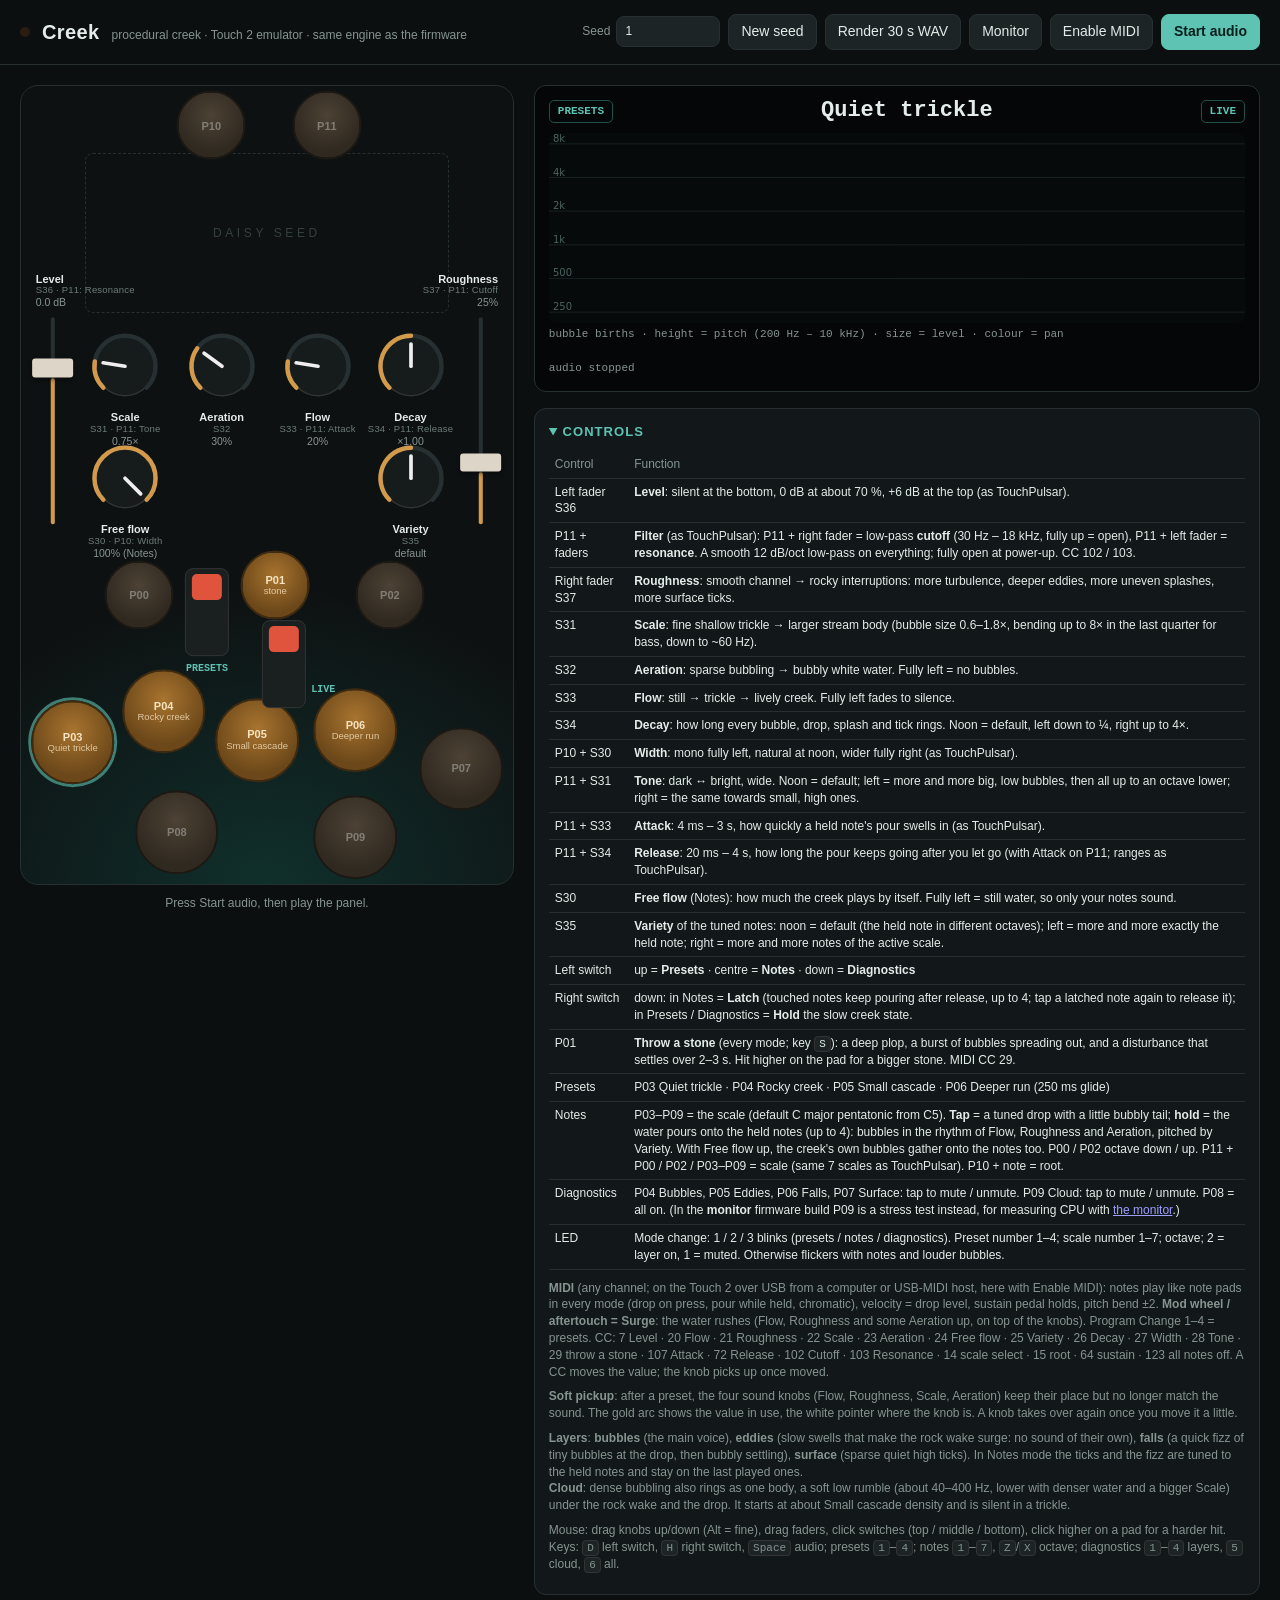
==== commit 8e00a6c7: "Remove the noise wash from both engines; Diagnostics P03 is free - FlowBed, its filters and BED_* co" ====
--- a/web/index.html
+++ b/web/index.html
@@ -64,14 +64,14 @@
         <tr><td>P01</td><td><b>Throw a stone</b> (every mode; key <kbd>S</kbd>): a deep plop, a burst of bubbles spreading out, and a disturbance that settles over 2–3 s. Hit higher on the pad for a bigger stone. MIDI CC 29.</td></tr>
         <tr><td>Presets</td><td>P03 Quiet trickle · P04 Rocky creek · P05 Small cascade · P06 Deeper run (250 ms glide)</td></tr>
         <tr><td>Notes</td><td>P03–P09 = the scale (default C major pentatonic from C5). <b>Tap</b> = a tuned drop with a little bubbly tail; <b>hold</b> = the water pours onto the held notes (up to 4): bubbles in the rhythm of Flow, Roughness and Aeration, pitched by Variety. With Free flow up, the creek's own bubbles gather onto the notes too. P00 / P02 octave down / up. P11 + P00 / P02 / P03–P09 = scale (same 7 scales as TouchPulsar). P10 + note = root.</td></tr>
-        <tr><td>Diagnostics</td><td>P03 Flow bed (the noise wash, switched off for now), P04 Bubbles, P05 Eddies, P06 Falls, P07 Surface: tap to mute / unmute. P09 Cloud: tap to mute / unmute. P08 = all on. (In the <b>monitor</b> firmware build P09 is a stress test instead, for measuring CPU with <a href="monitor.html">the monitor</a>.)</td></tr>
+        <tr><td>Diagnostics</td><td>P04 Bubbles, P05 Eddies, P06 Falls, P07 Surface: tap to mute / unmute. P09 Cloud: tap to mute / unmute. P08 = all on. (In the <b>monitor</b> firmware build P09 is a stress test instead, for measuring CPU with <a href="monitor.html">the monitor</a>.)</td></tr>
         <tr><td>LED</td><td>Mode change: 1 / 2 / 3 blinks (presets / notes / diagnostics). Preset number 1–4; scale number 1–7; octave; 2 = layer on, 1 = muted. Otherwise flickers with notes and louder bubbles.</td></tr>
       </table>
       <p class="muted"><b>MIDI</b> (any channel; on the Touch 2 over USB from a computer or USB-MIDI host, here with Enable MIDI): notes play like note pads in every mode (drop on press, pour while held, chromatic), velocity = drop level, sustain pedal holds, pitch bend ±2. <b>Mod wheel / aftertouch = Surge</b>: the water rushes (Flow, Roughness and some Aeration up, on top of the knobs). Program Change 1–4 = presets.
         CC: 7 Level · 20 Flow · 21 Roughness · 22 Scale · 23 Aeration · 24 Free flow · 25 Variety · 26 Decay · 27 Width · 28 Tone · 29 throw a stone · 107 Attack · 72 Release · 102 Cutoff · 103 Resonance · 14 scale select · 15 root · 64 sustain · 123 all notes off. A CC moves the value; the knob picks up once moved.</p>
       <p class="muted"><b>Soft pickup</b>: after a preset, the four sound knobs (Flow, Roughness, Scale, Aeration) keep their place but no longer match the sound. The gold arc shows the value in use, the white pointer where the knob is. A knob takes over again once you move it a little.</p>
-      <p class="muted"><b>Layers</b>: <b>bubbles</b> (the main voice), <b>eddies</b> (slow swells that make the rock wake surge: no sound of their own), <b>falls</b> (a quick fizz of tiny bubbles at the drop, then bubbly settling), <b>surface</b> (sparse quiet high ticks). In Notes mode the ticks and the fizz are tuned to the held notes and stay on the last played ones. The noise wash is off for now.<br><b>Cloud</b>: dense bubbling also rings as one body, a soft low rumble (about 40–400 Hz, lower with denser water and a bigger Scale) under the rock wake and the drop. It starts at about Small cascade density and is silent in a trickle.</p>
-      <p class="muted">Mouse: drag knobs up/down (Alt = fine), drag faders, click switches (top / middle / bottom), click higher on a pad for a harder hit. Keys: <kbd>D</kbd> left switch, <kbd>H</kbd> right switch, <kbd>Space</kbd> audio; presets <kbd>1</kbd>–<kbd>4</kbd>; notes <kbd>1</kbd>–<kbd>7</kbd>, <kbd>Z</kbd>/<kbd>X</kbd> octave; diagnostics <kbd>1</kbd>–<kbd>5</kbd>, <kbd>6</kbd> all.</p>
+      <p class="muted"><b>Layers</b>: <b>bubbles</b> (the main voice), <b>eddies</b> (slow swells that make the rock wake surge: no sound of their own), <b>falls</b> (a quick fizz of tiny bubbles at the drop, then bubbly settling), <b>surface</b> (sparse quiet high ticks). In Notes mode the ticks and the fizz are tuned to the held notes and stay on the last played ones.<br><b>Cloud</b>: dense bubbling also rings as one body, a soft low rumble (about 40–400 Hz, lower with denser water and a bigger Scale) under the rock wake and the drop. It starts at about Small cascade density and is silent in a trickle.</p>
+      <p class="muted">Mouse: drag knobs up/down (Alt = fine), drag faders, click switches (top / middle / bottom), click higher on a pad for a harder hit. Keys: <kbd>D</kbd> left switch, <kbd>H</kbd> right switch, <kbd>Space</kbd> audio; presets <kbd>1</kbd>–<kbd>4</kbd>; notes <kbd>1</kbd>–<kbd>7</kbd>, <kbd>Z</kbd>/<kbd>X</kbd> octave; diagnostics <kbd>1</kbd>–<kbd>4</kbd> layers, <kbd>5</kbd> cloud, <kbd>6</kbd> all.</p>
     </details>
   </section>
 </main>
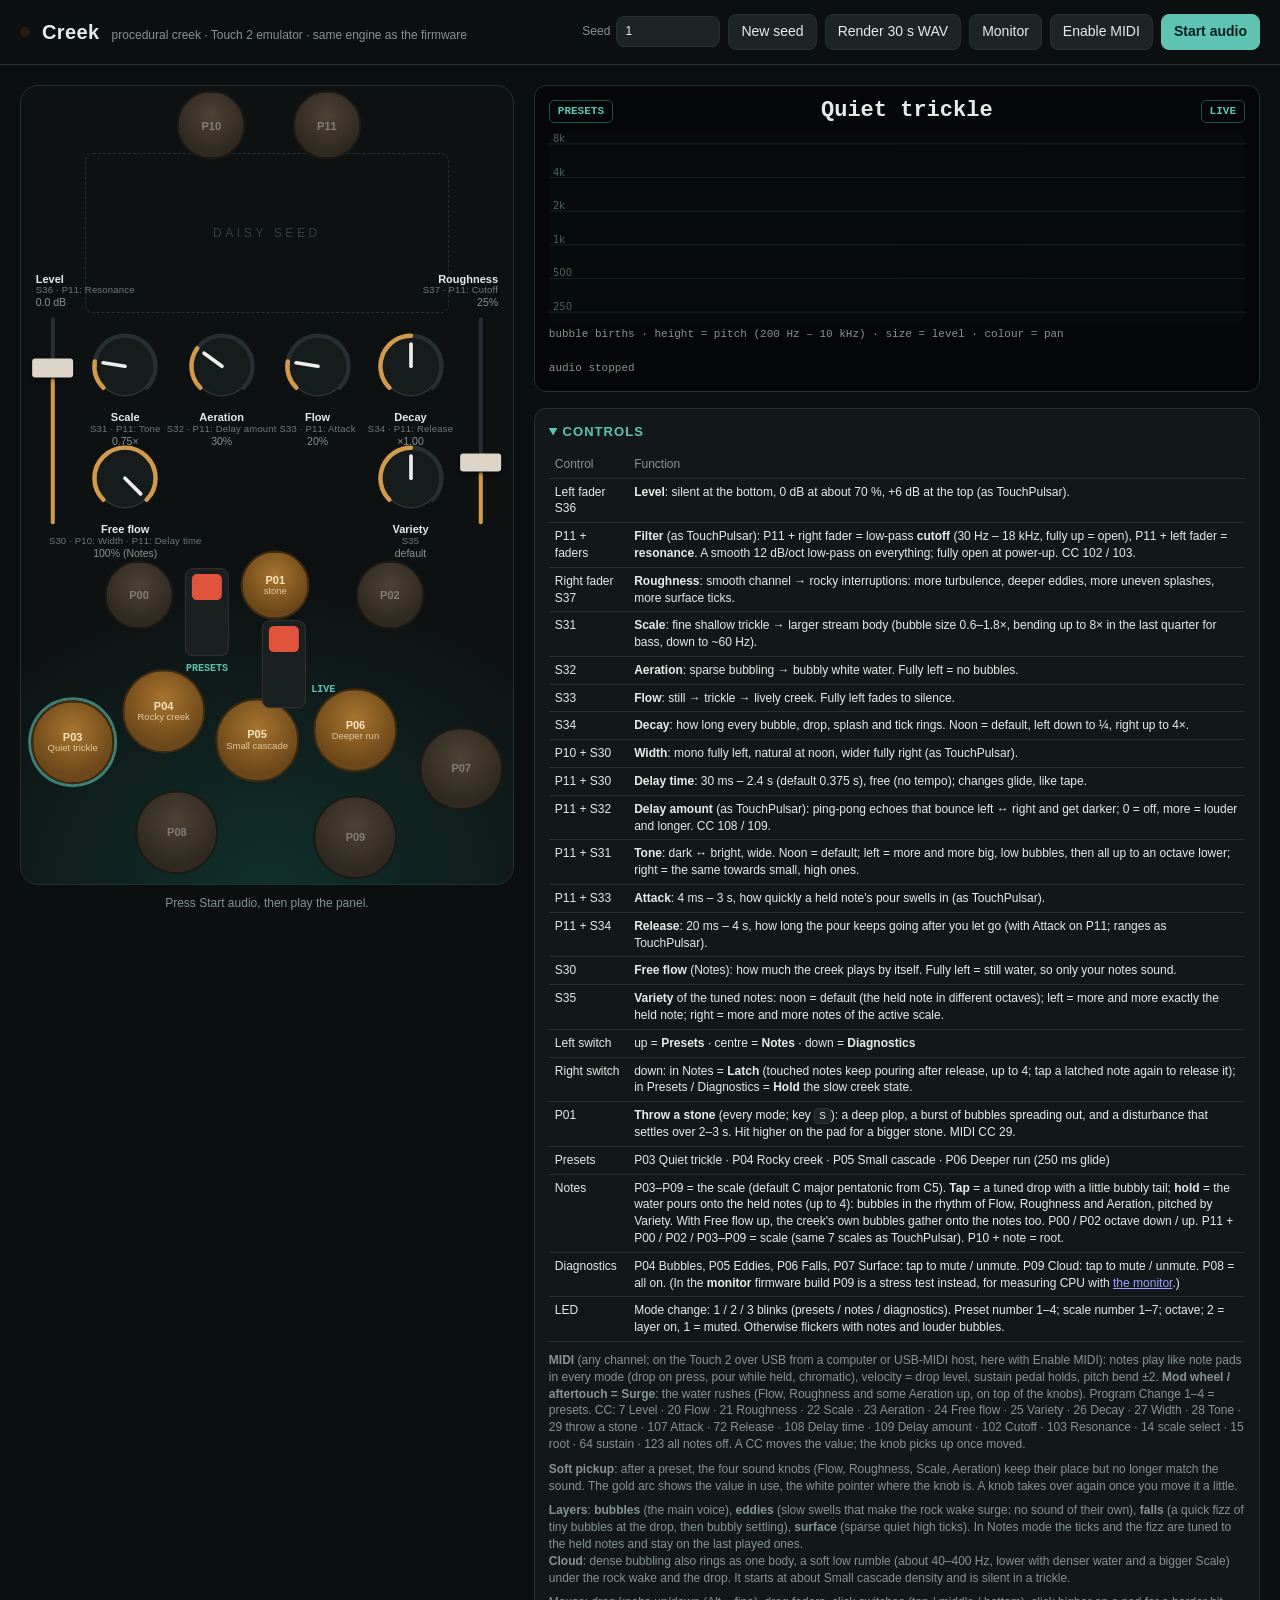
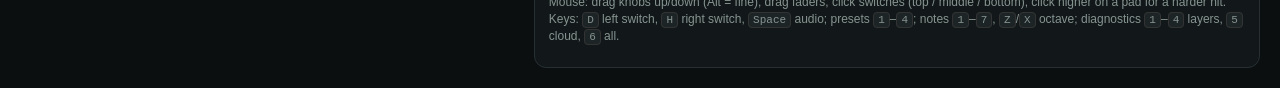
==== commit eb8666b3: "v18-delay: TouchPulsar's ping-pong delay (free time), P11 + S30 / S32, CC 108 / 109 - Delay (C++ + J" ====
--- a/web/index.html
+++ b/web/index.html
@@ -54,6 +54,8 @@
         <tr><td>S33</td><td><b>Flow</b>: still → trickle → lively creek. Fully left fades to silence.</td></tr>
         <tr><td>S34</td><td><b>Decay</b>: how long every bubble, drop, splash and tick rings. Noon = default, left down to ¼, right up to 4×.</td></tr>
         <tr><td>P10 + S30</td><td><b>Width</b>: mono fully left, natural at noon, wider fully right (as TouchPulsar).</td></tr>
+        <tr><td>P11 + S30</td><td><b>Delay time</b>: 30 ms – 2.4 s (default 0.375 s), free (no tempo); changes glide, like tape.</td></tr>
+        <tr><td>P11 + S32</td><td><b>Delay amount</b> (as TouchPulsar): ping-pong echoes that bounce left ↔ right and get darker; 0 = off, more = louder and longer. CC 108 / 109.</td></tr>
         <tr><td>P11 + S31</td><td><b>Tone</b>: dark ↔ bright, wide. Noon = default; left = more and more big, low bubbles, then all up to an octave lower; right = the same towards small, high ones.</td></tr>
         <tr><td>P11 + S33</td><td><b>Attack</b>: 4 ms – 3 s, how quickly a held note's pour swells in (as TouchPulsar).</td></tr>
         <tr><td>P11 + S34</td><td><b>Release</b>: 20 ms – 4 s, how long the pour keeps going after you let go (with Attack on P11; ranges as TouchPulsar).</td></tr>
@@ -68,7 +70,7 @@
         <tr><td>LED</td><td>Mode change: 1 / 2 / 3 blinks (presets / notes / diagnostics). Preset number 1–4; scale number 1–7; octave; 2 = layer on, 1 = muted. Otherwise flickers with notes and louder bubbles.</td></tr>
       </table>
       <p class="muted"><b>MIDI</b> (any channel; on the Touch 2 over USB from a computer or USB-MIDI host, here with Enable MIDI): notes play like note pads in every mode (drop on press, pour while held, chromatic), velocity = drop level, sustain pedal holds, pitch bend ±2. <b>Mod wheel / aftertouch = Surge</b>: the water rushes (Flow, Roughness and some Aeration up, on top of the knobs). Program Change 1–4 = presets.
-        CC: 7 Level · 20 Flow · 21 Roughness · 22 Scale · 23 Aeration · 24 Free flow · 25 Variety · 26 Decay · 27 Width · 28 Tone · 29 throw a stone · 107 Attack · 72 Release · 102 Cutoff · 103 Resonance · 14 scale select · 15 root · 64 sustain · 123 all notes off. A CC moves the value; the knob picks up once moved.</p>
+        CC: 7 Level · 20 Flow · 21 Roughness · 22 Scale · 23 Aeration · 24 Free flow · 25 Variety · 26 Decay · 27 Width · 28 Tone · 29 throw a stone · 107 Attack · 72 Release · 108 Delay time · 109 Delay amount · 102 Cutoff · 103 Resonance · 14 scale select · 15 root · 64 sustain · 123 all notes off. A CC moves the value; the knob picks up once moved.</p>
       <p class="muted"><b>Soft pickup</b>: after a preset, the four sound knobs (Flow, Roughness, Scale, Aeration) keep their place but no longer match the sound. The gold arc shows the value in use, the white pointer where the knob is. A knob takes over again once you move it a little.</p>
       <p class="muted"><b>Layers</b>: <b>bubbles</b> (the main voice), <b>eddies</b> (slow swells that make the rock wake surge: no sound of their own), <b>falls</b> (a quick fizz of tiny bubbles at the drop, then bubbly settling), <b>surface</b> (sparse quiet high ticks). In Notes mode the ticks and the fizz are tuned to the held notes and stay on the last played ones.<br><b>Cloud</b>: dense bubbling also rings as one body, a soft low rumble (about 40–400 Hz, lower with denser water and a bigger Scale) under the rock wake and the drop. It starts at about Small cascade density and is silent in a trickle.</p>
       <p class="muted">Mouse: drag knobs up/down (Alt = fine), drag faders, click switches (top / middle / bottom), click higher on a pad for a harder hit. Keys: <kbd>D</kbd> left switch, <kbd>H</kbd> right switch, <kbd>Space</kbd> audio; presets <kbd>1</kbd>–<kbd>4</kbd>; notes <kbd>1</kbd>–<kbd>7</kbd>, <kbd>Z</kbd>/<kbd>X</kbd> octave; diagnostics <kbd>1</kbd>–<kbd>4</kbd> layers, <kbd>5</kbd> cloud, <kbd>6</kbd> all.</p>
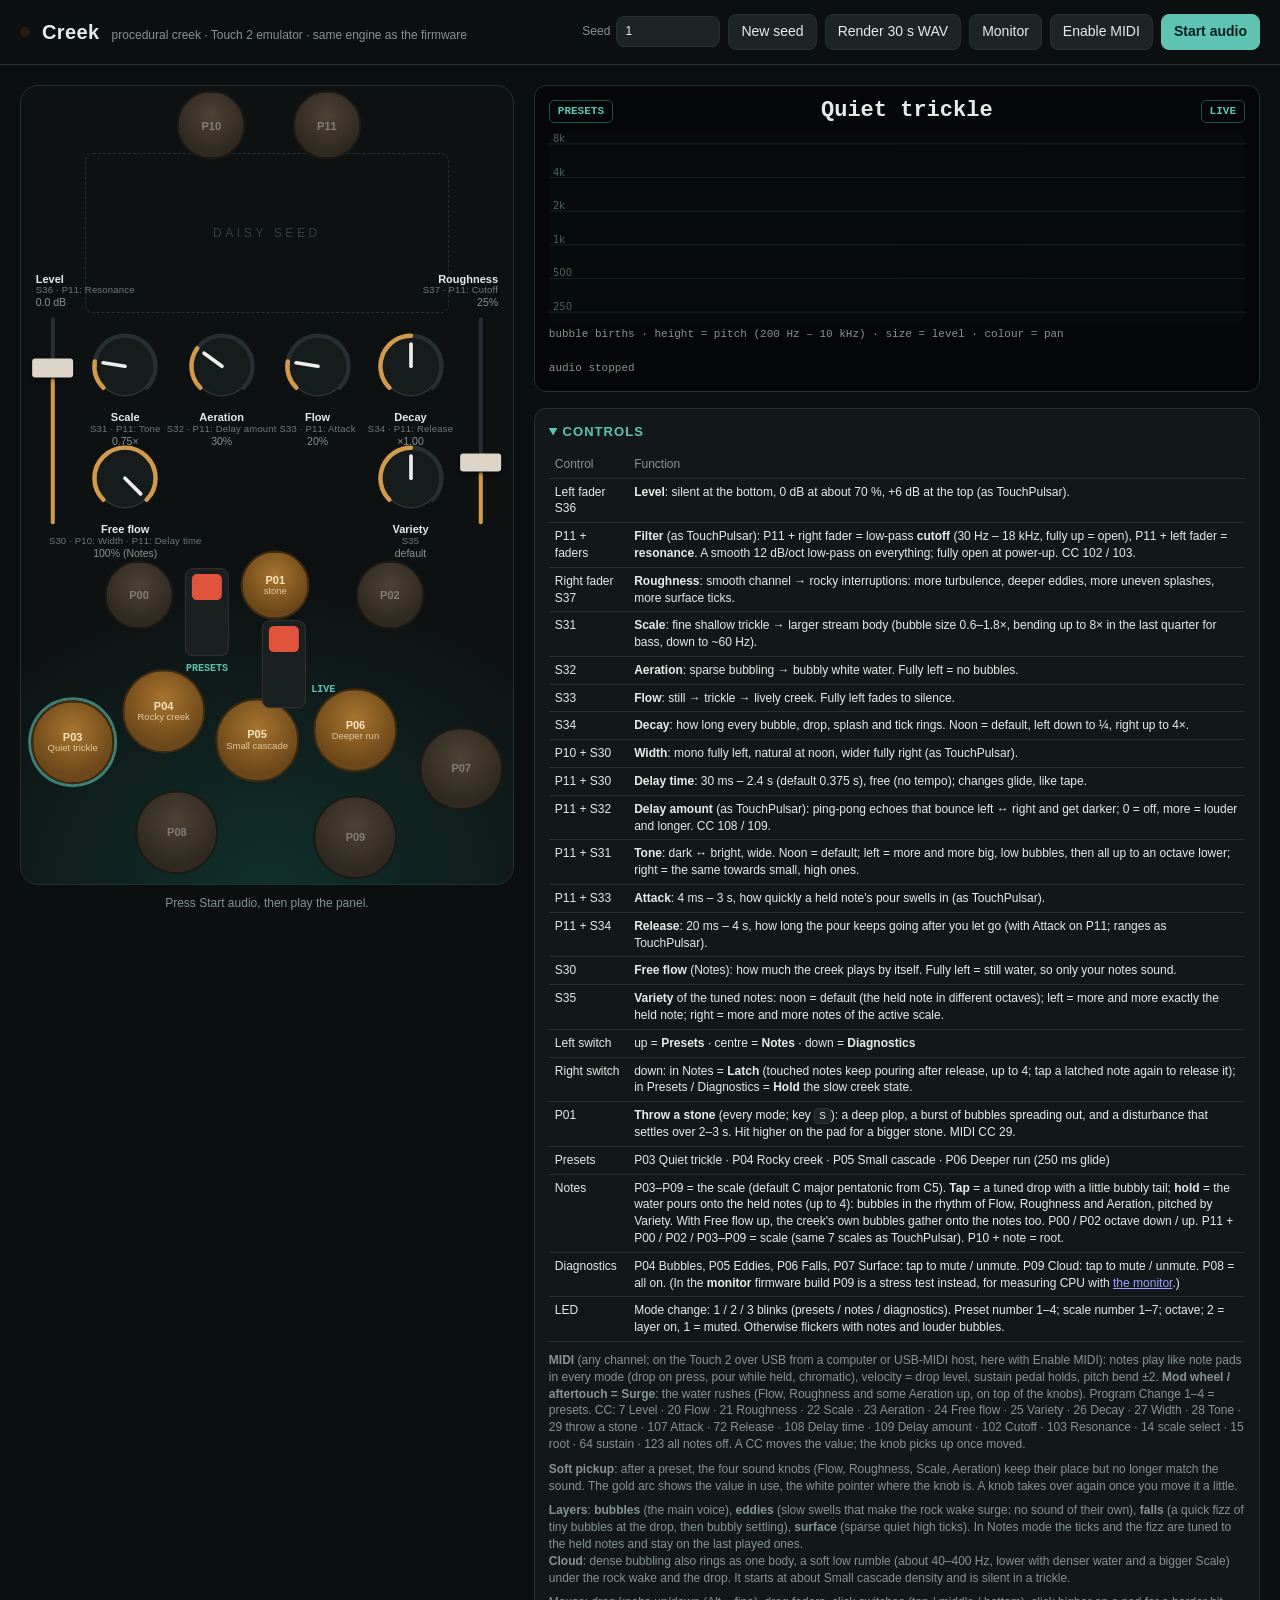
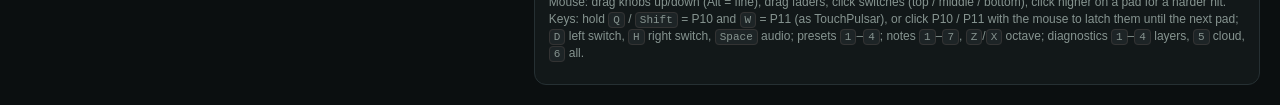
==== commit 83f1205a: "Emulator: P10 / P11 usable with a mouse and keys; pads show scales / roots while held - mouse click " ====
--- a/web/index.html
+++ b/web/index.html
@@ -73,7 +73,7 @@
         CC: 7 Level · 20 Flow · 21 Roughness · 22 Scale · 23 Aeration · 24 Free flow · 25 Variety · 26 Decay · 27 Width · 28 Tone · 29 throw a stone · 107 Attack · 72 Release · 108 Delay time · 109 Delay amount · 102 Cutoff · 103 Resonance · 14 scale select · 15 root · 64 sustain · 123 all notes off. A CC moves the value; the knob picks up once moved.</p>
       <p class="muted"><b>Soft pickup</b>: after a preset, the four sound knobs (Flow, Roughness, Scale, Aeration) keep their place but no longer match the sound. The gold arc shows the value in use, the white pointer where the knob is. A knob takes over again once you move it a little.</p>
       <p class="muted"><b>Layers</b>: <b>bubbles</b> (the main voice), <b>eddies</b> (slow swells that make the rock wake surge: no sound of their own), <b>falls</b> (a quick fizz of tiny bubbles at the drop, then bubbly settling), <b>surface</b> (sparse quiet high ticks). In Notes mode the ticks and the fizz are tuned to the held notes and stay on the last played ones.<br><b>Cloud</b>: dense bubbling also rings as one body, a soft low rumble (about 40–400 Hz, lower with denser water and a bigger Scale) under the rock wake and the drop. It starts at about Small cascade density and is silent in a trickle.</p>
-      <p class="muted">Mouse: drag knobs up/down (Alt = fine), drag faders, click switches (top / middle / bottom), click higher on a pad for a harder hit. Keys: <kbd>D</kbd> left switch, <kbd>H</kbd> right switch, <kbd>Space</kbd> audio; presets <kbd>1</kbd>–<kbd>4</kbd>; notes <kbd>1</kbd>–<kbd>7</kbd>, <kbd>Z</kbd>/<kbd>X</kbd> octave; diagnostics <kbd>1</kbd>–<kbd>4</kbd> layers, <kbd>5</kbd> cloud, <kbd>6</kbd> all.</p>
+      <p class="muted">Mouse: drag knobs up/down (Alt = fine), drag faders, click switches (top / middle / bottom), click higher on a pad for a harder hit. Keys: hold <kbd>Q</kbd> / <kbd>Shift</kbd> = P10 and <kbd>W</kbd> = P11 (as TouchPulsar), or click P10 / P11 with the mouse to latch them until the next pad; <kbd>D</kbd> left switch, <kbd>H</kbd> right switch, <kbd>Space</kbd> audio; presets <kbd>1</kbd>–<kbd>4</kbd>; notes <kbd>1</kbd>–<kbd>7</kbd>, <kbd>Z</kbd>/<kbd>X</kbd> octave; diagnostics <kbd>1</kbd>–<kbd>4</kbd> layers, <kbd>5</kbd> cloud, <kbd>6</kbd> all.</p>
     </details>
   </section>
 </main>
--- a/web/style.css
+++ b/web/style.css
@@ -41,7 +41,8 @@
 .pad.sel { box-shadow: 0 0 0 3px rgba(95,195,180,.6); }
 .pad.muted { filter: saturate(.2) brightness(.45); }
 .pad.layer-on { box-shadow: 0 0 0 3px rgba(95,195,180,.6); }
-.pad.down { border-color: #ffd58a; }
+.pad.down, .pad.mod { border-color: #ffd58a; }
+.pad.mod { background: rgba(255, 213, 138, .12); }
 
 .knob { position: absolute; transform: translate(-50%, -50%); width: 15%; aspect-ratio: 1; touch-action: none; cursor: ns-resize; }
 .knob.idle { opacity: .45; cursor: default; }
